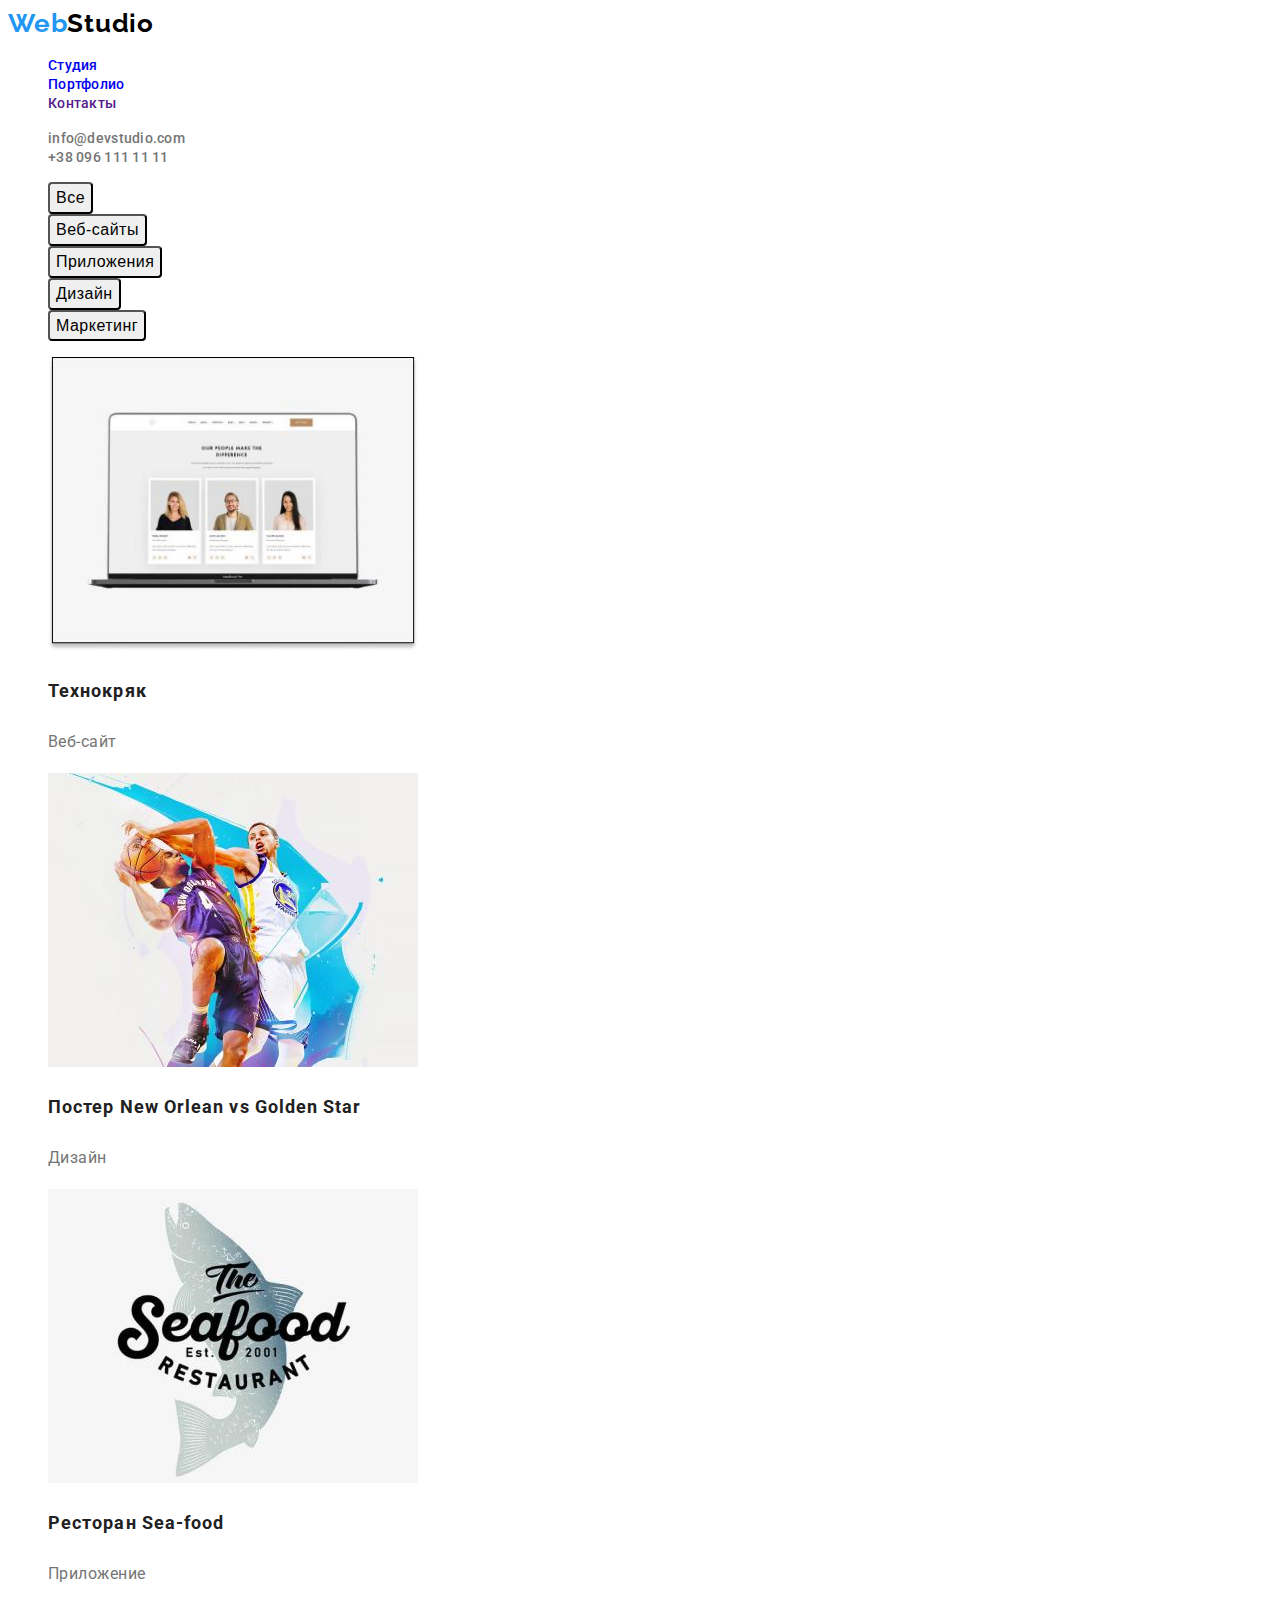
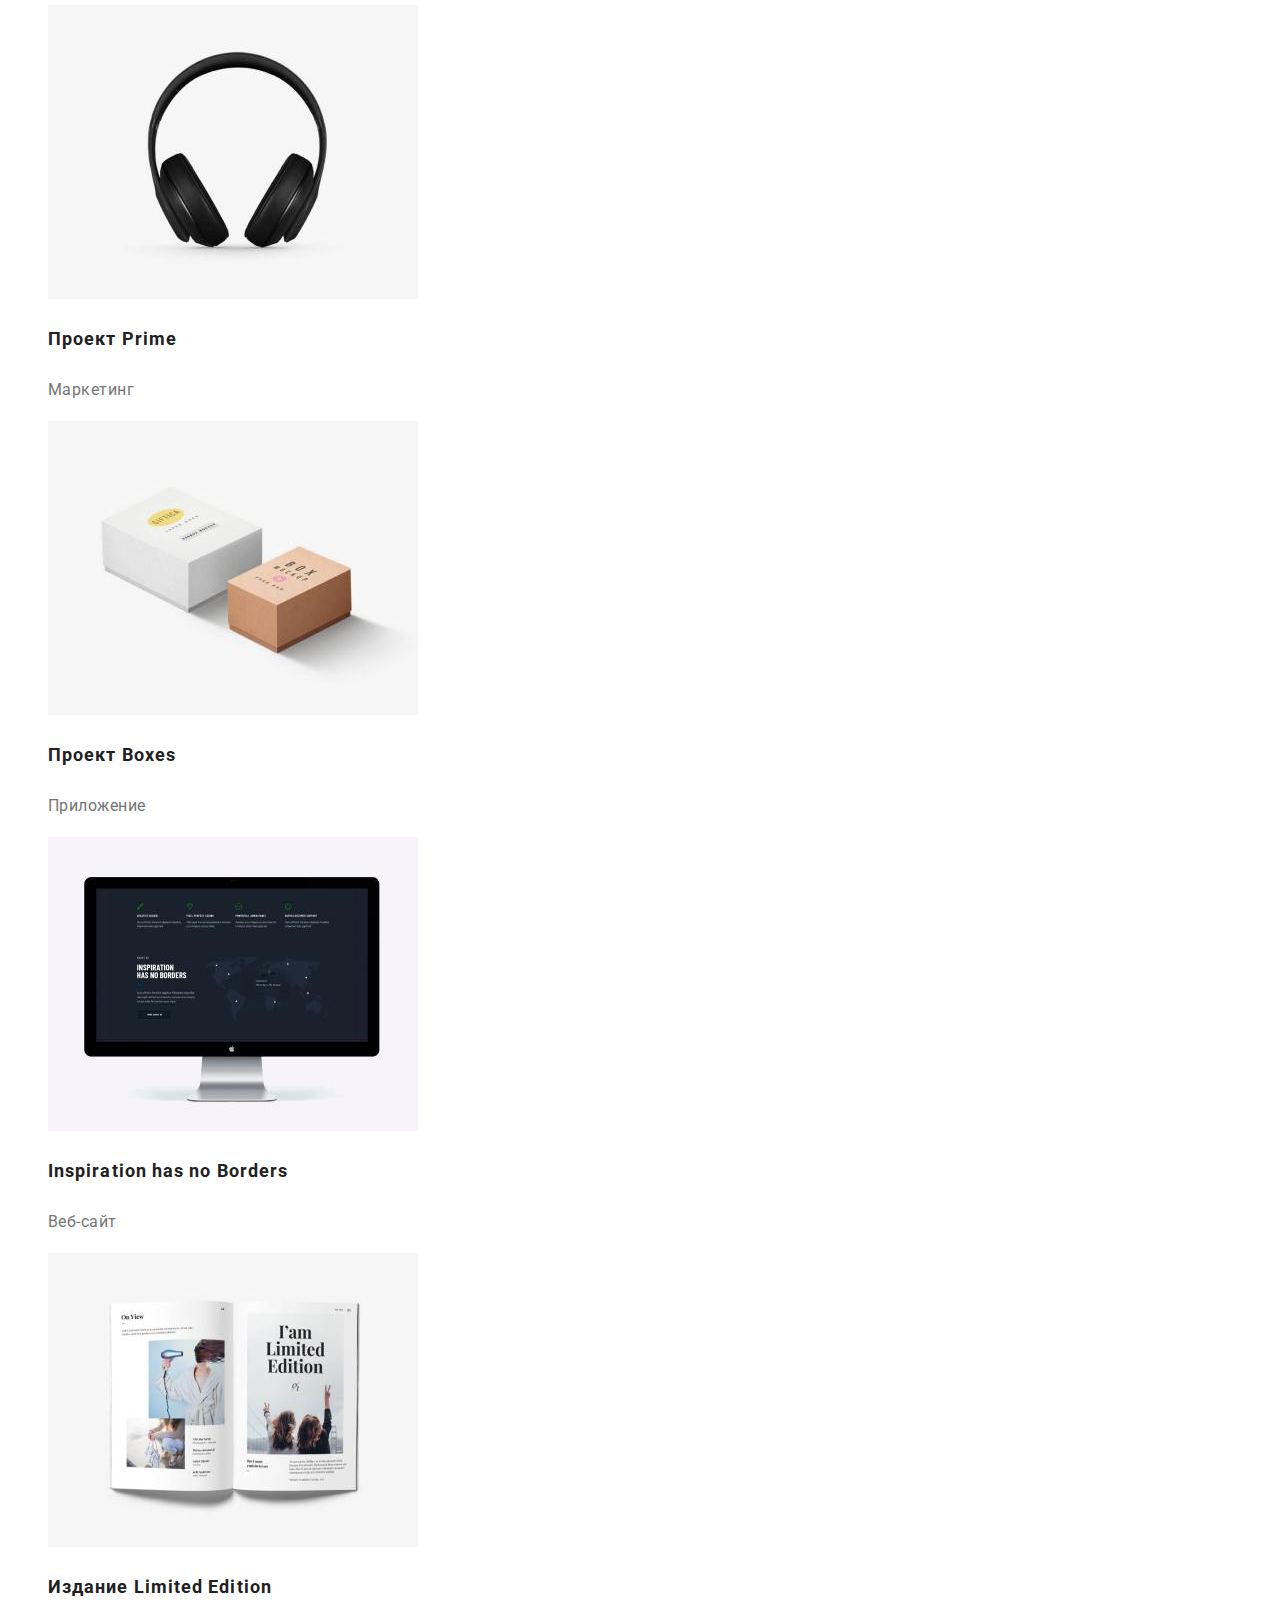
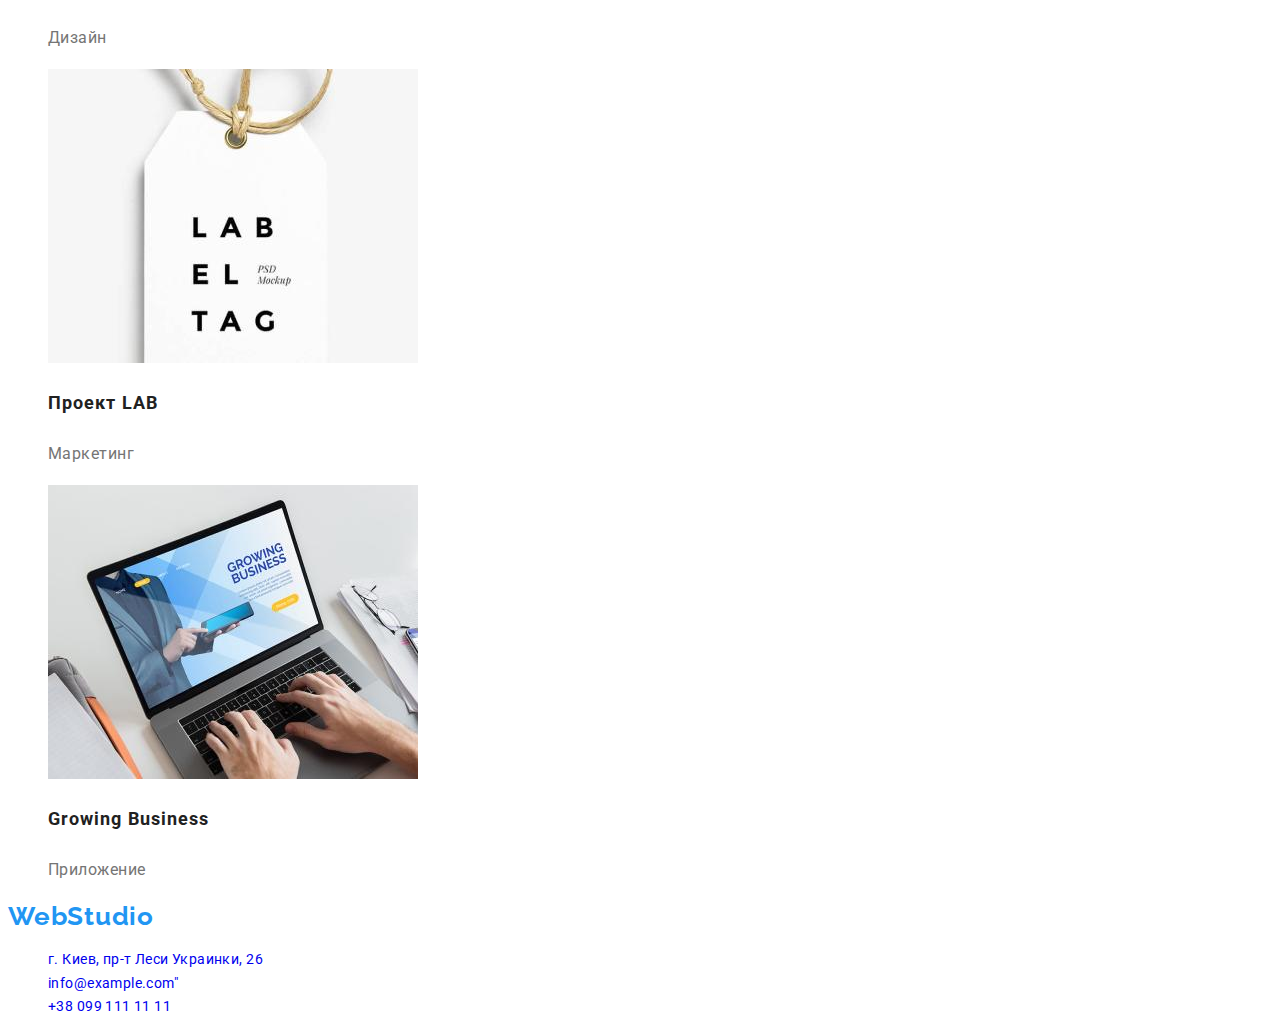
==== portfolio.html @ 517ee567 "first commit" ====
<!DOCTYPE html>
<html lang="ru">

<head>
    <meta charset="UTF-8">
    <meta http-equiv="X-UA-Compatible" content="IE=edge">
    <meta name="viewport" content="width=device-width, initial-scale=1.0">
    <title>Портфолио</title>
    <link rel="preconnect" href="https://fonts.gstatic.com">
    <link
        href="https://fonts.googleapis.com/css2?family=Raleway:wght@700&family=Roboto:wght@400;500;700;900&display=swap"
        rel="stylesheet">
    <link rel="stylesheet" href="https://cdnjs.cloudflare.com/ajax/libs/modern-normalize/1.0.0/modern-normalize.min.css"
        integrity="sha512-ISS7cAi1PEhQ8jnbJpJZMd29NlhNj4AWYyLOSp2CE/CsHxTCu+r+t0D2yoJudVrd0/8fTVPUVDzY5Tvli75u/g=="
        crossorigin="anonymous" />
    <link rel="stylesheet" href="./css/styles.css">
</head>

<body>
    <header class="header">
        <nav class="navigation">
            <a class="logo link" href="" lang="en">Web<span class="logo-black">Studio</span></a>
            <ul class="navigation-list list">
                <li class="navigation-item">
                    <a class="navigation-link link" href="./index.html">Студия</a>
                </li>
                <li class="navigation-item">
                    <a class="navigation-link link" href="./portfolio.html">Портфолио</a>
                </li>
                <li class="navigation-item">
                    <a class="navigation-link link" href="">Контакты</a>
                </li>
            </ul>
        </nav>
        <ul class="contact list">
            <li class="contact-item">
                <a class="contact-link link" href="mailto:info@devstudio.com">info@devstudio.com</a>
            </li>
            <li class="contact-item">
                <a class="contact-link link" href="tel:+380961111111">+38 096 111 11 11</a>
            </li>
        </ul>
    </header>
    <main>
        <!-- Портфолио -->
        <section class="portfolio">
            <!-- <h2 hidden>Портфолио</h2> -->
            <ul class="portfolio-list-btns list">
                <li class="portfolio-list-btns-item">
                    <button class="portfolio-btn" type="button">Все</button>
                </li>
                <li class="portfolio-list-btns-item">
                    <button class="portfolio-btn" type="button">Веб-сайты</button>
                </li>
                <li class="portfolio-list-btns-item">
                    <button class="portfolio-btn" type="button">Приложения</button>
                </li>
                <li class="portfolio-list-btns-item">
                    <button class="portfolio-btn" type="button">Дизайн</button>
                </li>
                <li class="portfolio-list-btns-item">
                    <button class="portfolio-btn" type="button">Маркетинг</button>
                </li>
            </ul>
            <ul class="portfolio-list list">
                <li class="portfolio-item">
                    <img class="portfolio-img" src="./images/portfolio/technocrack.jpg" alt="Технокряк" width="370" height="294">
                    <h3 class="portfolio-title">Технокряк</h3>
                    <p class="portfolio-text">Веб-сайт</p>
                </li>
                <li class="portfolio-item">
                    <img class="portfolio-img" src="./images/portfolio/poster.jpg" alt="Постер" width="370" height="294">
                    <h3 class="portfolio-title">Постер <span lang="en">New Orlean vs Golden Star</span></h3>
                    <p class="portfolio-text">Дизайн</p>
                </li>
                <li class="portfolio-item">
                    <img class="portfolio-img" src="./images/portfolio/restoran.jpg" alt="Ресторан" width="370" height="294">
                    <h3 class="portfolio-title">Ресторан <span lang="en">Sea-food</span></h3>
                    <p class="portfolio-text">Приложение</p>
                </li>
                <li class="portfolio-item">
                    <img class="portfolio-img" src="./images/portfolio/prime.jpg" alt="Прайм" width="370" height="294">
                    <h3 class="portfolio-title">Проект <span lang="en">Prime</span></h3>
                    <p class="portfolio-text">Маркетинг</p>
                </li>
                <li class="portfolio-item">
                    <img class="portfolio-img" src="./images/portfolio/boxes.jpg" alt="Боксы" width="370" height="294">
                    <h3 class="portfolio-title">Проект <span lang="en">Boxes</span></h3>
                    <p class="portfolio-text">Приложение</p>
                </li>
                <li class="portfolio-item">
                    <img class="portfolio-img" src="./images/portfolio/noborders.jpg" alt="Углов нет" width="370" height="294">
                    <h3 class="portfolio-title" lang="en">Inspiration has no Borders</h3>
                    <p class="portfolio-text">Веб-сайт</p>
                </li>
                <li class="portfolio-item">
                    <img class="portfolio-img" src="./images/portfolio/limitededition.jpg" alt="Издание" width="370" height="294">
                    <h3 class="portfolio-title">Издание <span lang="en">Limited Edition</span></h3>
                    <p class="portfolio-text">Дизайн</p>
                </li>
                <li class="portfolio-item">
                    <img class="portfolio-img" src="./images/portfolio/lab.jpg" alt="Лаб" width="370" height="294">
                    <h3 class="portfolio-title">Проект <span lang="en">LAB</span></h3>
                    <p class="portfolio-text">Маркетинг</p>
                </li>
                <li class="portfolio-item">
                    <img class="portfolio-img" src="./images/portfolio/business.jpg" alt="Бизнес" width="370" height="294">
                    <h3 class="portfolio-title" lang="en">Growing Business</h3>
                    <p class="portfolio-text">Приложение</p>
                </li>
            </ul>
        </section>
    </main>
    <!-- footer -->
    <footer class="footer">
        <a class="logo link" href="" lang="en">Web<span class="logo-white">Studio</span></a>
        <address class="address">
            <ul class="footer-list list">
                <li>
                    <a class="footer-link footer-link-light link" href="https://goo.gl/maps/EHuErNrF32N7UsAx8"
                        target="_blank" rel="noopener noreferrer">г. Киев, пр-т Леси Украинки, 26</a>
                </li>
                <li>
                    <a class="footer-link footer-link-dark link" href="mailto:info@example.com">info@example.com"</a>
                </li>
                <li>
                    <a class="footer-link footer-link-dark link" href="tel:+380991111111">+38 099 111 11 11</a>
                </li>
            </ul>
        </address>
    </footer>
</body>

</html>
---- css/styles.css ----
:root {
  --main-font: 'Roboto', sans-serif;
  --secondary-font: 'Raleway', sans-serif;
  --accent-color: #2196f3;
  --main-color: #212121;
  --secondary-color: #757575;
  --black-color: #000000;
  --white-color: #ffffff;
}

body {
  font-family: var(--main-font);
  color: var(--main-color);
}

.link {
  text-decoration: none;
}
.list {
  list-style: none;
}
.address {
  font-style: normal;
}

/* COMPONENT */
.logo {
  font-family: var(--secondary-font);
  font-weight: 700;
  font-size: 26px;
  line-height: 1.19;
  letter-spacing: 0.03em;
  color: var(--accent-color);
}
.logo-black {
  color: var(--black-color);
}
.logo-white {
  /* color: var(--white-color); */
}
.title {
  font-weight: 700;
  font-size: 36px;
  line-height: 1.17;
  text-align: center;
  letter-spacing: 0.03em;
}
/* END COMPONENT */

/* header */
.navigation-link {
  font-weight: 500;
  font-size: 14px;
  line-height: 1.14;
  letter-spacing: 0.02em;
}
.navigation-link:hover,
.navigation-link:focus {
  color: var(--accent-color);
}
.contact-link {
  font-weight: 500;
  font-size: 14px;
  line-height: 1.14;
  letter-spacing: 0.02em;
  color: var(--secondary-color);
}
.contact-link:hover,
.contact-link:focus {
  color: var(--accent-color);
}
/* end header */

/* hero */
.hero-title {
  font-weight: 900;
  font-size: 44px;
  line-height: 1.36;
  text-align: center;
  letter-spacing: 0.06em;
  text-transform: uppercase;
  /* color: var(--white-color); */
}
.modal-btn {
  font-weight: 700;
  font-size: 16px;
  line-height: 1.875;
  letter-spacing: 0.06em;
  cursor: pointer;
  display: flex;
  align-items: center;
  text-align: center;
  background: var(--accent-color);
  box-shadow: 0px 4px 4px rgba(0, 0, 0, 0.15);
  border-radius: 4px;
  color: var(--white-color);
}
/* end hero */

/* description */
.description-title {
  font-weight: 700;
  font-size: 14px;
  line-height: 1.14;
  letter-spacing: 0.03em;
  text-transform: uppercase;
}
.description-text {
  font-size: 14px;
  line-height: 1.71;
  letter-spacing: 0.03em;
  color: var(--secondary-color);
}
/* end description */

/* gallery */

/* end gallery */

/* our team */
.ourteam-title {
  font-weight: 500;
  font-size: 16px;
  line-height: 1.18;
  text-align: center;
  letter-spacing: 0.03em;
}
.ourteam-text {
  font-size: 16px;
  line-height: 1.18;
  text-align: center;
  letter-spacing: 0.03em;
  color: var(--secondary-color);
}
/* end our team */

/* footer */
.footer-link {
  font-weight: 400;
  font-size: 14px;
  line-height: 1.71;
  letter-spacing: 0.03em;
}
.footer-link-light {
  /* color: var(--white-color); */
}
.footer-link-dark {
  /* color: rgba(255, 255, 255, 0.6); */
}
/* end footer*/

/* PORTFOLIO */
.portfolio-btn {
  font-weight: 500;
  font-size: 16px;
  line-height: 1.62;
  text-align: center;
  letter-spacing: 0.03em;
  border-radius: 4px;
  cursor: pointer;
}
.portfolio-btn:hover,
.portfolio-btn:focus {
  color: var(--white-color);
  background: var(--accent-color);
}
.portfolio-title {
  font-weight: 700;
  font-size: 18px;
  line-height: 2;
  letter-spacing: 0.06em;
}
.portfolio-text {
  font-size: 16px;
  line-height: 1.87;
  letter-spacing: 0.03em;
  color: var(--secondary-color);
}
/* END PORTFOLIO */
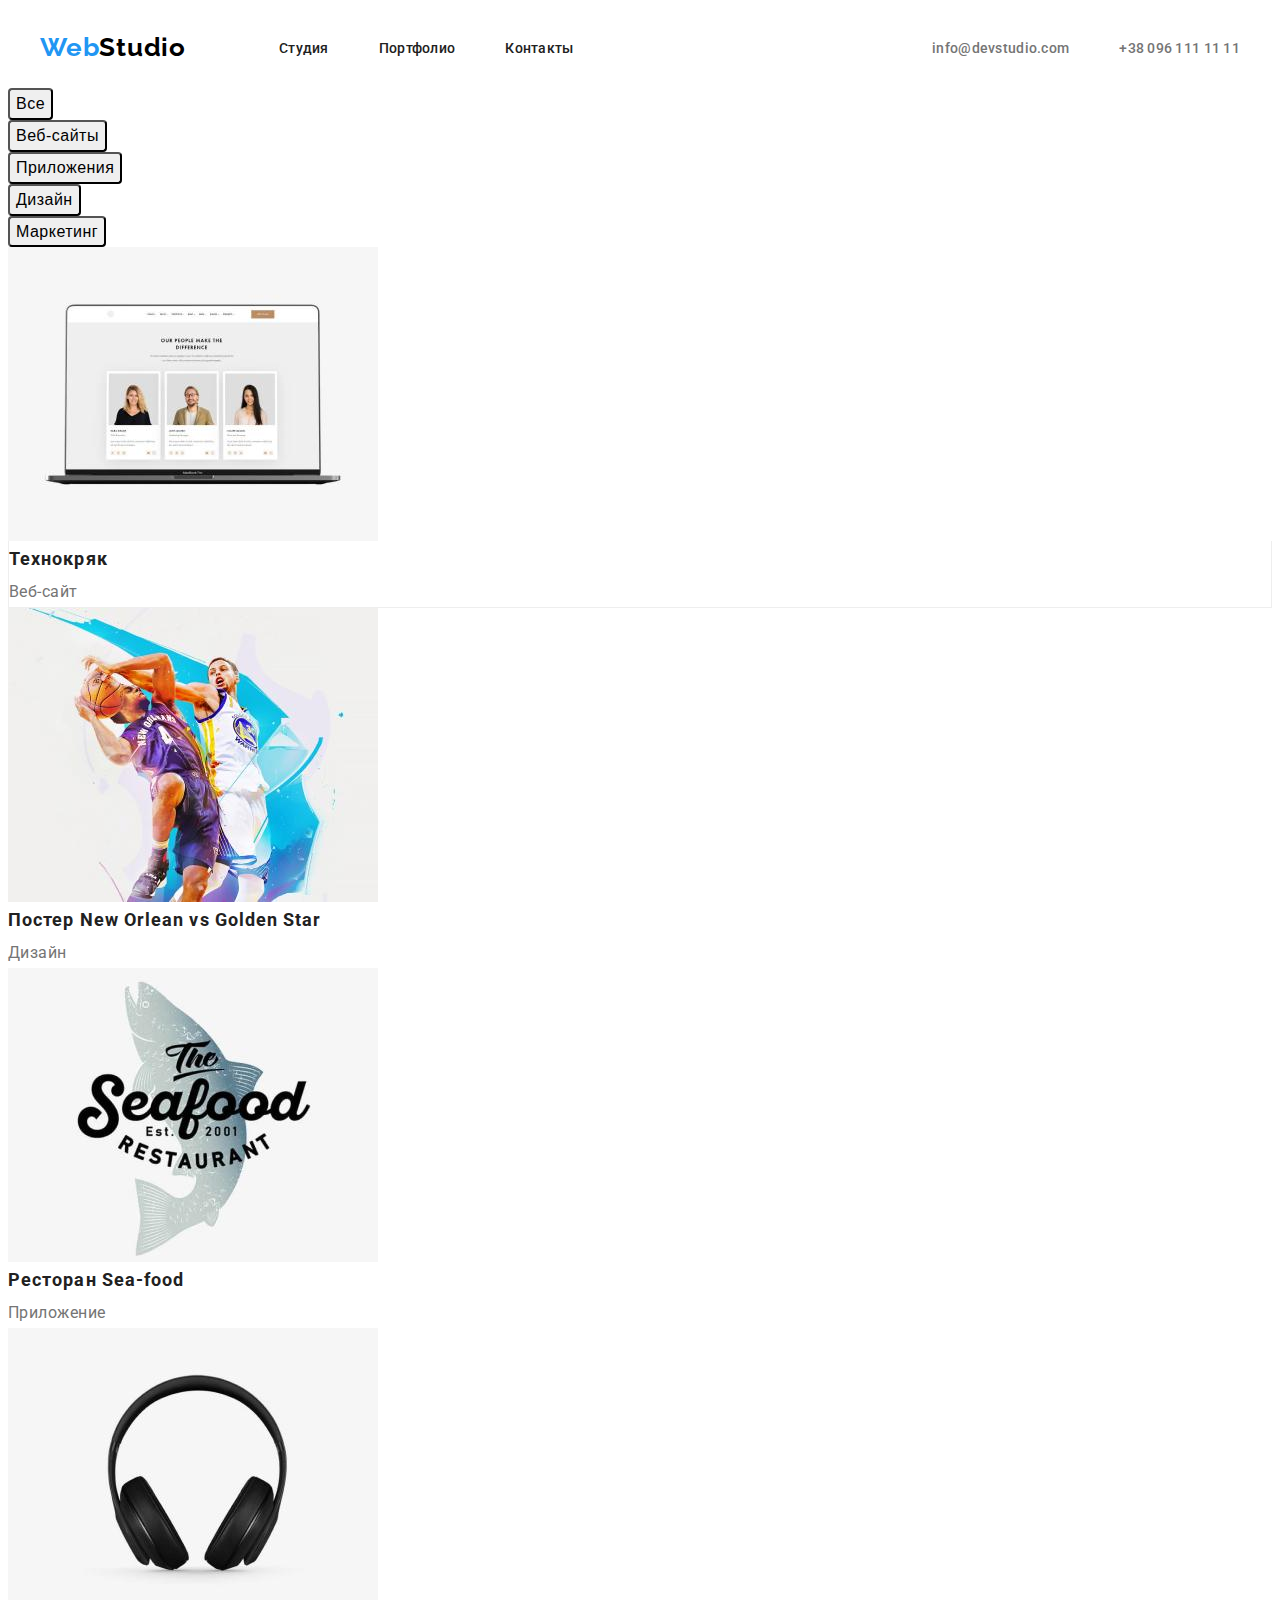
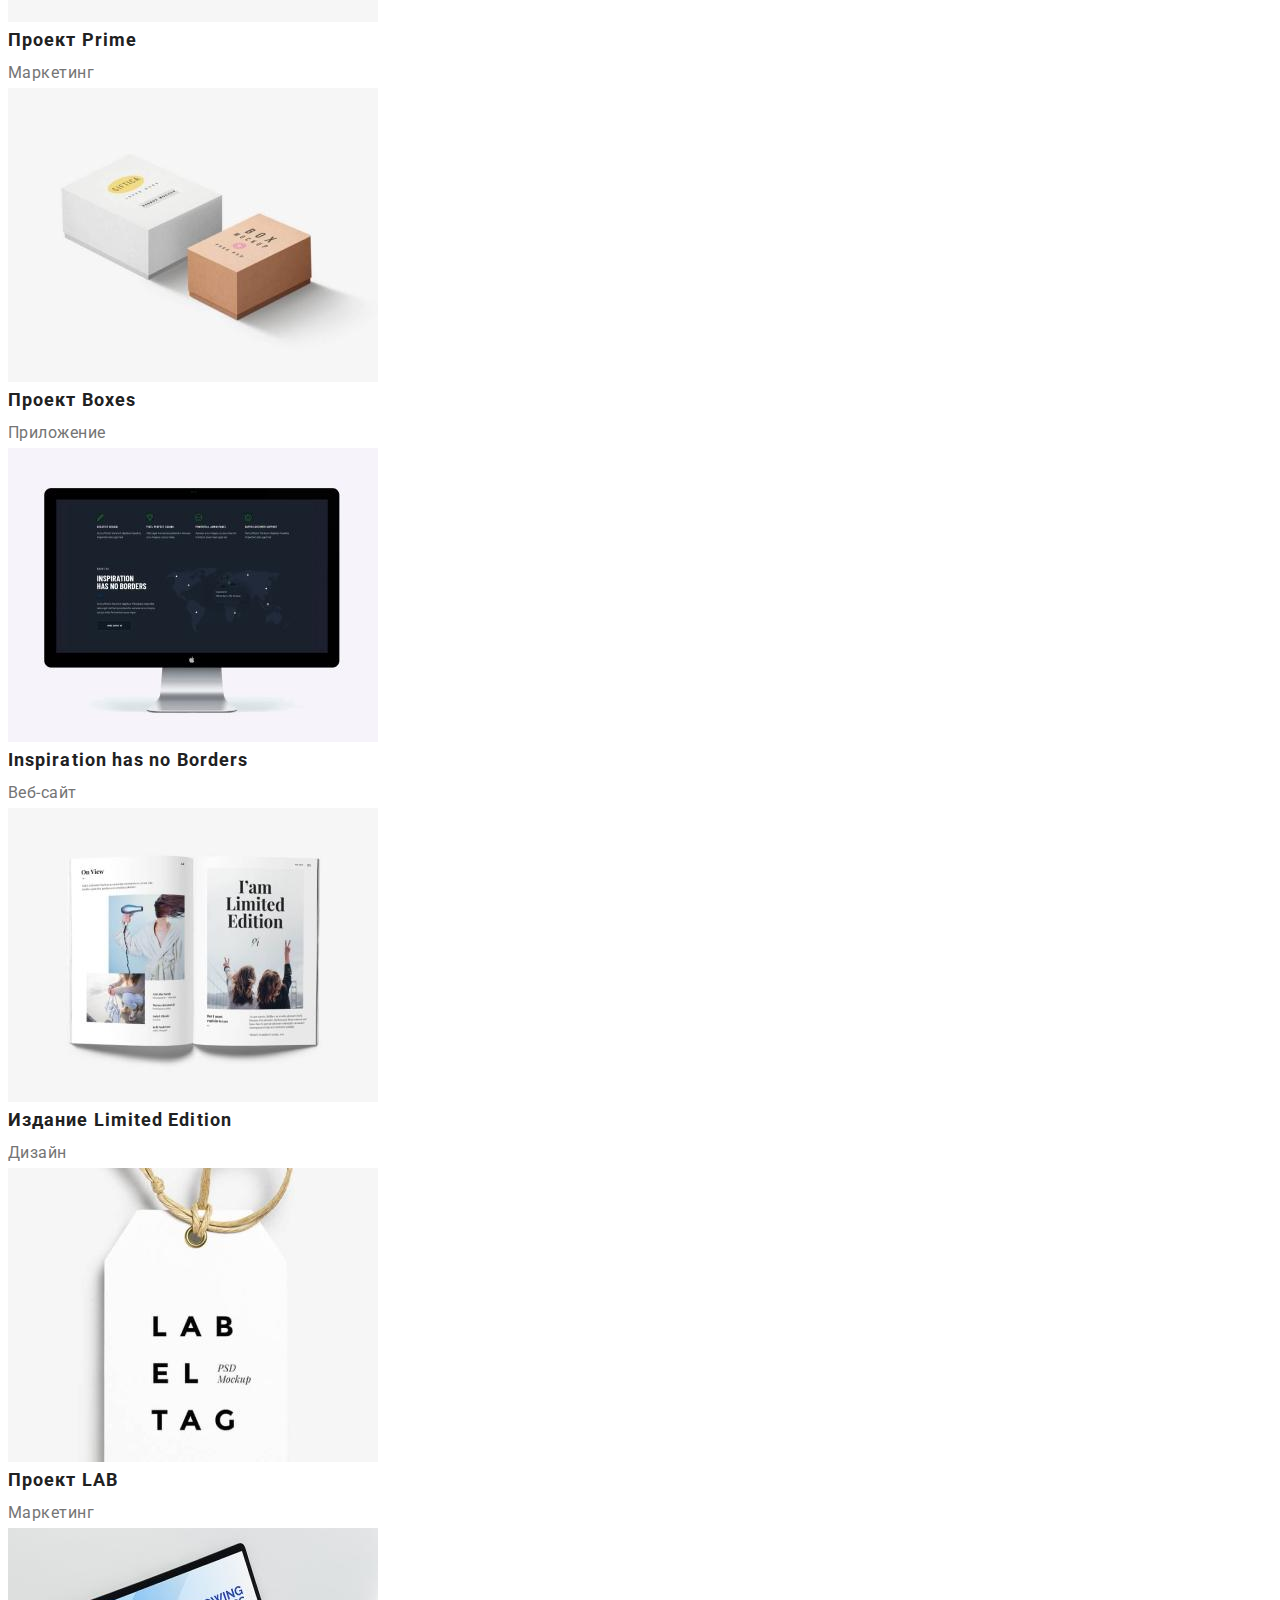
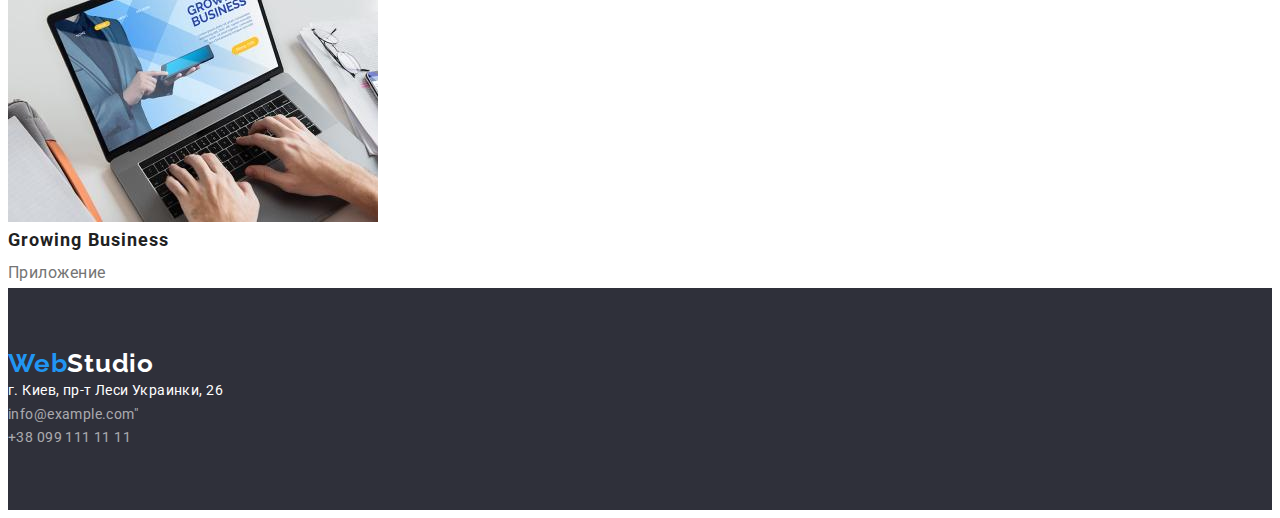
==== commit 20b3fd81: "studio" ====
--- a/portfolio.html
+++ b/portfolio.html
@@ -18,33 +18,35 @@
 
 <body>
     <header class="header">
-        <nav class="navigation">
-            <a class="logo link" href="" lang="en">Web<span class="logo-black">Studio</span></a>
-            <ul class="navigation-list list">
-                <li class="navigation-item">
-                    <a class="navigation-link link" href="./index.html">Студия</a>
+        <div class="container">
+            <nav class="navigation">
+                <a class="logo link" href="" lang="en">Web<span class="logo-black">Studio</span></a>
+                <ul class="navigation-list list">
+                    <li class="navigation-item">
+                        <a class="navigation-link link" href="./index.html">Студия</a>
+                    </li>
+                    <li class="navigation-item">
+                        <a class="navigation-link link" href="./portfolio.html">Портфолио</a>
+                    </li>
+                    <li class="navigation-item">
+                        <a class="navigation-link link" href="">Контакты</a>
+                    </li>
+                </ul>
+            </nav>
+            <ul class="contact-list list">
+                <li class="contact-item">
+                    <a class="contact-link link" href="mailto:info@devstudio.com">info@devstudio.com</a>
                 </li>
-                <li class="navigation-item">
-                    <a class="navigation-link link" href="./portfolio.html">Портфолио</a>
-                </li>
-                <li class="navigation-item">
-                    <a class="navigation-link link" href="">Контакты</a>
+                <li class="contact-item">
+                    <a class="contact-link link" href="tel:+380961111111">+38 096 111 11 11</a>
                 </li>
             </ul>
-        </nav>
-        <ul class="contact list">
-            <li class="contact-item">
-                <a class="contact-link link" href="mailto:info@devstudio.com">info@devstudio.com</a>
-            </li>
-            <li class="contact-item">
-                <a class="contact-link link" href="tel:+380961111111">+38 096 111 11 11</a>
-            </li>
-        </ul>
+        </div>
     </header>
     <main>
         <!-- Портфолио -->
         <section class="portfolio">
-            <!-- <h2 hidden>Портфолио</h2> -->
+            <h2 class="visually-hidden">Портфолио</h2>
             <ul class="portfolio-list-btns list">
                 <li class="portfolio-list-btns-item">
                     <button class="portfolio-btn" type="button">Все</button>
@@ -65,8 +67,10 @@
             <ul class="portfolio-list list">
                 <li class="portfolio-item">
                     <img class="portfolio-img" src="./images/portfolio/technocrack.jpg" alt="Технокряк" width="370" height="294">
-                    <h3 class="portfolio-title">Технокряк</h3>
-                    <p class="portfolio-text">Веб-сайт</p>
+                    <div class="portfolio-border">
+                        <h3 class="portfolio-title">Технокряк</h3>
+                        <p class="portfolio-text">Веб-сайт</p>
+                    </div>
                 </li>
                 <li class="portfolio-item">
                     <img class="portfolio-img" src="./images/portfolio/poster.jpg" alt="Постер" width="370" height="294">
--- a/css/styles.css
+++ b/css/styles.css
@@ -1,3 +1,40 @@
+h1,
+h2,
+h3,
+h4,
+h5,
+h6,
+p {
+  margin: 0;
+}
+img {
+  display: block;
+}
+ul,
+ol {
+  margin: 0;
+  padding: 0;
+}
+.link {
+  text-decoration: none;
+}
+.list {
+  list-style: none;
+}
+.address {
+  font-style: normal;
+}
+.visually-hidden {
+  position: absolute !important;
+  clip: rect(1px 1px 1px 1px); /* IE6, IE7 */
+  clip: rect(1px, 1px, 1px, 1px);
+  padding: 0 !important;
+  border: 0 !important;
+  height: 1px !important;
+  width: 1px !important;
+  overflow: hidden;
+}
+
 :root {
   --main-font: 'Roboto', sans-serif;
   --secondary-font: 'Raleway', sans-serif;
@@ -6,6 +43,8 @@
   --secondary-color: #757575;
   --black-color: #000000;
   --white-color: #ffffff;
+  --section-pt: 94px;
+  --section-pb: 94px;
 }
 
 body {
@@ -13,16 +52,12 @@
   color: var(--main-color);
 }
 
-.link {
-  text-decoration: none;
-}
-.list {
-  list-style: none;
-}
-.address {
-  font-style: normal;
-}
-
+.container {
+  width: 1200px;
+  margin: 0 auto;
+  padding-left: 15px;
+  padding-right: 15px;
+}
 /* COMPONENT */
 .logo {
   font-family: var(--secondary-font);
@@ -36,28 +71,60 @@
   color: var(--black-color);
 }
 .logo-white {
-  /* color: var(--white-color); */
+  color: var(--white-color);
 }
 .title {
   font-weight: 700;
   font-size: 36px;
+  text-align: center;
   line-height: 1.17;
-  text-align: center;
   letter-spacing: 0.03em;
 }
 /* END COMPONENT */
 
 /* header */
+.header {
+  padding-top: 24px;
+  padding-bottom: 25px;
+  background: var(--white-color);
+}
+.header .container {
+  display: flex;
+  align-items: center;
+}
+.navigation {
+  display: flex;
+  align-items: center;
+}
+.header .logo {
+  margin-right: 93px;
+}
+.navigation-list {
+  display: flex;
+  align-items: center;
+}
+.navigation-item:not(:last-child) {
+  margin-right: 50px;
+}
 .navigation-link {
   font-weight: 500;
   font-size: 14px;
   line-height: 1.14;
   letter-spacing: 0.02em;
+  color: var(--main-color);
 }
 .navigation-link:hover,
 .navigation-link:focus {
   color: var(--accent-color);
 }
+.contact-list {
+  display: flex;
+  align-items: center;
+  margin-left: auto;
+}
+.contact-item:not(:last-child) {
+  margin-right: 50px;
+}
 .contact-link {
   font-weight: 500;
   font-size: 14px;
@@ -72,6 +139,11 @@
 /* end header */
 
 /* hero */
+.hero {
+  background: #2F303A;
+  padding-top: 200px;
+  padding-bottom: 200px;
+}
 .hero-title {
   font-weight: 900;
   font-size: 44px;
@@ -79,7 +151,8 @@
   text-align: center;
   letter-spacing: 0.06em;
   text-transform: uppercase;
-  /* color: var(--white-color); */
+  color: var(--white-color);
+  margin-bottom: 30px;
 }
 .modal-btn {
   font-weight: 700;
@@ -88,22 +161,35 @@
   letter-spacing: 0.06em;
   cursor: pointer;
   display: flex;
-  align-items: center;
   text-align: center;
   background: var(--accent-color);
   box-shadow: 0px 4px 4px rgba(0, 0, 0, 0.15);
   border-radius: 4px;
-  color: var(--white-color);
+  border: none;
+  color: var(--white-color);
+  padding: 10px 32px;
+  margin: 0 auto;
 }
 /* end hero */
 
 /* description */
+.description {
+  padding-top: var(--section-pt);
+  padding-bottom: 47px;
+}
+.description-list {
+  display: flex;
+}
+.description-item:not(:last-child) {
+  margin-right: 30px;
+}
 .description-title {
   font-weight: 700;
   font-size: 14px;
   line-height: 1.14;
   letter-spacing: 0.03em;
   text-transform: uppercase;
+  margin-bottom: 10px;
 }
 .description-text {
   font-size: 14px;
@@ -114,16 +200,59 @@
 /* end description */
 
 /* gallery */
-
+.gallery {
+  padding-top: 47px;
+  padding-bottom: var(--section-pb);
+}
+.gallery .title {
+  margin-bottom: 50px;
+}
+.gallery-list {
+  display: flex;
+  margin-left: -30px;
+  margin-top: -30px;
+}
+.gallery-item {
+  flex-basis: calc(100% / 3 - 30px);
+  margin-left: 30px;
+  margin-top: 30px;
+}
 /* end gallery */
 
 /* our team */
+.ourteam {
+  background: #F5F4FA;
+  padding-top: var(--section-pt);
+  padding-bottom: var(--section-pb);
+}
+.ourteam .title {
+  margin-bottom: 50px;
+}
+.ourteam-list {
+  display: flex;
+  margin-left: -30px;
+  margin-top: -30px;
+}
+.ourteam-item {
+  flex-basis: calc(100% / 4 - 30px);
+  margin-left: 30px;
+  margin-top: 30px;
+  background: var(--white-color);
+  box-shadow: 0px 1px 3px rgba(0, 0, 0, 0.12), 0px 1px 1px rgba(0, 0, 0, 0.14), 0px 2px 1px rgba(0, 0, 0, 0.2);
+  border-radius: 0px 0px 4px 4px;
+}
+.ourteam-list-content {
+  padding-top: 30px;
+  padding-bottom: 30px;
+  background: var(--white-color);
+}
 .ourteam-title {
   font-weight: 500;
   font-size: 16px;
   line-height: 1.18;
   text-align: center;
   letter-spacing: 0.03em;
+  margin-bottom: 10px;
 }
 .ourteam-text {
   font-size: 16px;
@@ -135,6 +264,28 @@
 /* end our team */
 
 /* footer */
+.footer {
+  padding-top: 60px;
+  padding-bottom: 60px;
+  background: #2F303A;
+}
+.footer .container {
+  display: flex;
+  flex-direction: column;
+}
+.footer .logo {
+  margin-bottom: 20px;
+}
+.address {
+  display: flex;
+}
+.footer-list {
+  display: flex;
+  flex-direction: column;
+}
+.footer-item:not(:last-child) {
+  margin-bottom: 9px;
+}
 .footer-link {
   font-weight: 400;
   font-size: 14px;
@@ -142,10 +293,10 @@
   letter-spacing: 0.03em;
 }
 .footer-link-light {
-  /* color: var(--white-color); */
+  color: var(--white-color);
 }
 .footer-link-dark {
-  /* color: rgba(255, 255, 255, 0.6); */
+  color: rgba(255, 255, 255, 0.6);
 }
 /* end footer*/
 
@@ -176,4 +327,8 @@
   letter-spacing: 0.03em;
   color: var(--secondary-color);
 }
+.portfolio-border {
+  border: 1px solid #EEEEEE;
+  border-top: none;
+}
 /* END PORTFOLIO */
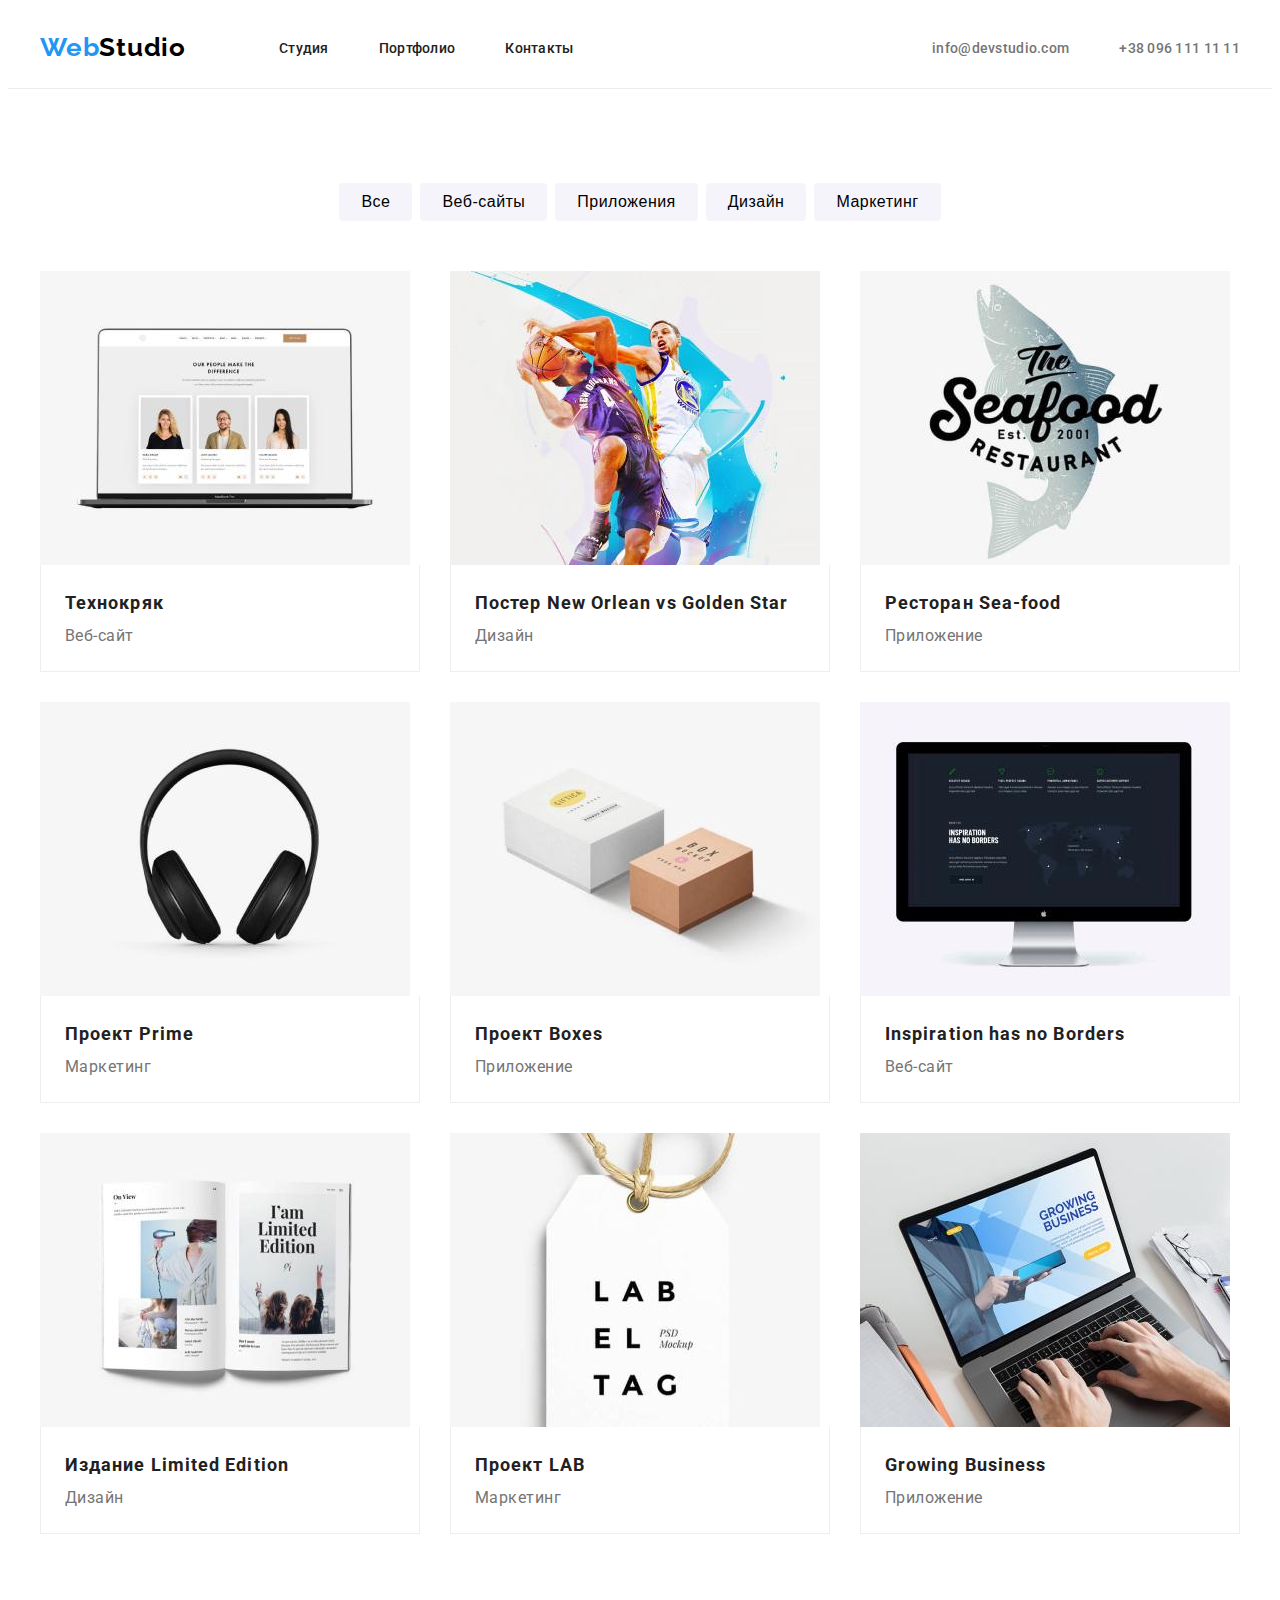
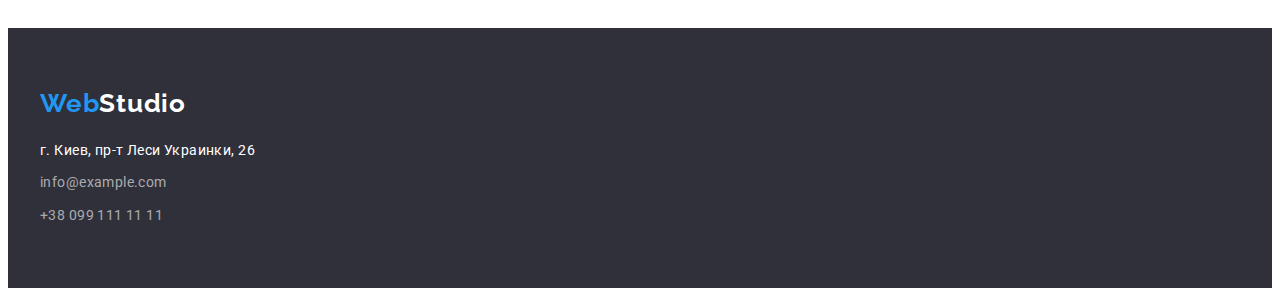
==== commit fc3bdd57: "studio and portfolio" ====
--- a/portfolio.html
+++ b/portfolio.html
@@ -1,6 +1,5 @@
 <!DOCTYPE html>
 <html lang="ru">
-
 <head>
     <meta charset="UTF-8">
     <meta http-equiv="X-UA-Compatible" content="IE=edge">
@@ -15,12 +14,11 @@
         crossorigin="anonymous" />
     <link rel="stylesheet" href="./css/styles.css">
 </head>
-
 <body>
     <header class="header">
         <div class="container">
             <nav class="navigation">
-                <a class="logo link" href="" lang="en">Web<span class="logo-black">Studio</span></a>
+                <a class="logo link" href="./index.html" lang="en">Web<span class="logo-black">Studio</span></a>
                 <ul class="navigation-list list">
                     <li class="navigation-item">
                         <a class="navigation-link link" href="./index.html">Студия</a>
@@ -46,93 +44,112 @@
     <main>
         <!-- Портфолио -->
         <section class="portfolio">
-            <h2 class="visually-hidden">Портфолио</h2>
-            <ul class="portfolio-list-btns list">
-                <li class="portfolio-list-btns-item">
-                    <button class="portfolio-btn" type="button">Все</button>
-                </li>
-                <li class="portfolio-list-btns-item">
-                    <button class="portfolio-btn" type="button">Веб-сайты</button>
-                </li>
-                <li class="portfolio-list-btns-item">
-                    <button class="portfolio-btn" type="button">Приложения</button>
-                </li>
-                <li class="portfolio-list-btns-item">
-                    <button class="portfolio-btn" type="button">Дизайн</button>
-                </li>
-                <li class="portfolio-list-btns-item">
-                    <button class="portfolio-btn" type="button">Маркетинг</button>
-                </li>
-            </ul>
-            <ul class="portfolio-list list">
-                <li class="portfolio-item">
-                    <img class="portfolio-img" src="./images/portfolio/technocrack.jpg" alt="Технокряк" width="370" height="294">
-                    <div class="portfolio-border">
-                        <h3 class="portfolio-title">Технокряк</h3>
-                        <p class="portfolio-text">Веб-сайт</p>
-                    </div>
-                </li>
-                <li class="portfolio-item">
-                    <img class="portfolio-img" src="./images/portfolio/poster.jpg" alt="Постер" width="370" height="294">
-                    <h3 class="portfolio-title">Постер <span lang="en">New Orlean vs Golden Star</span></h3>
-                    <p class="portfolio-text">Дизайн</p>
-                </li>
-                <li class="portfolio-item">
-                    <img class="portfolio-img" src="./images/portfolio/restoran.jpg" alt="Ресторан" width="370" height="294">
-                    <h3 class="portfolio-title">Ресторан <span lang="en">Sea-food</span></h3>
-                    <p class="portfolio-text">Приложение</p>
-                </li>
-                <li class="portfolio-item">
-                    <img class="portfolio-img" src="./images/portfolio/prime.jpg" alt="Прайм" width="370" height="294">
-                    <h3 class="portfolio-title">Проект <span lang="en">Prime</span></h3>
-                    <p class="portfolio-text">Маркетинг</p>
-                </li>
-                <li class="portfolio-item">
-                    <img class="portfolio-img" src="./images/portfolio/boxes.jpg" alt="Боксы" width="370" height="294">
-                    <h3 class="portfolio-title">Проект <span lang="en">Boxes</span></h3>
-                    <p class="portfolio-text">Приложение</p>
-                </li>
-                <li class="portfolio-item">
-                    <img class="portfolio-img" src="./images/portfolio/noborders.jpg" alt="Углов нет" width="370" height="294">
-                    <h3 class="portfolio-title" lang="en">Inspiration has no Borders</h3>
-                    <p class="portfolio-text">Веб-сайт</p>
-                </li>
-                <li class="portfolio-item">
-                    <img class="portfolio-img" src="./images/portfolio/limitededition.jpg" alt="Издание" width="370" height="294">
-                    <h3 class="portfolio-title">Издание <span lang="en">Limited Edition</span></h3>
-                    <p class="portfolio-text">Дизайн</p>
-                </li>
-                <li class="portfolio-item">
-                    <img class="portfolio-img" src="./images/portfolio/lab.jpg" alt="Лаб" width="370" height="294">
-                    <h3 class="portfolio-title">Проект <span lang="en">LAB</span></h3>
-                    <p class="portfolio-text">Маркетинг</p>
-                </li>
-                <li class="portfolio-item">
-                    <img class="portfolio-img" src="./images/portfolio/business.jpg" alt="Бизнес" width="370" height="294">
-                    <h3 class="portfolio-title" lang="en">Growing Business</h3>
-                    <p class="portfolio-text">Приложение</p>
-                </li>
-            </ul>
+            <div class="container">
+                <h2 class="visually-hidden">Портфолио</h2>
+                <ul class="portfolio-list-btns list">
+                    <li class="portfolio-list-btns-item">
+                        <button class="portfolio-btn" type="button">Все</button>
+                    </li>
+                    <li class="portfolio-list-btns-item">
+                        <button class="portfolio-btn" type="button">Веб-сайты</button>
+                    </li>
+                    <li class="portfolio-list-btns-item">
+                        <button class="portfolio-btn" type="button">Приложения</button>
+                    </li>
+                    <li class="portfolio-list-btns-item">
+                        <button class="portfolio-btn" type="button">Дизайн</button>
+                    </li>
+                    <li class="portfolio-list-btns-item">
+                        <button class="portfolio-btn" type="button">Маркетинг</button>
+                    </li>
+                </ul>
+                <ul class="portfolio-list list">
+                    <li class="portfolio-item">
+                        <img class="portfolio-img" src="./images/portfolio/technocrack.jpg" alt="Технокряк" width="370" height="294">
+                        <div class="portfolio-border">
+                            <h3 class="portfolio-title">Технокряк</h3>
+                            <p class="portfolio-text">Веб-сайт</p>
+                        </div>
+                    </li>
+                    <li class="portfolio-item">
+                        <img class="portfolio-img" src="./images/portfolio/poster.jpg" alt="Постер" width="370" height="294">
+                        <div class="portfolio-border">
+                            <h3 class="portfolio-title">Постер <span lang="en">New Orlean vs Golden Star</span></h3>
+                            <p class="portfolio-text">Дизайн</p>
+                        </div>
+                    </li>
+                    <li class="portfolio-item">
+                        <img class="portfolio-img" src="./images/portfolio/restoran.jpg" alt="Ресторан" width="370" height="294">
+                        <div class="portfolio-border">
+                            <h3 class="portfolio-title">Ресторан <span lang="en">Sea-food</span></h3>
+                            <p class="portfolio-text">Приложение</p>
+                        </div>
+                    </li>
+                    <li class="portfolio-item">
+                        <img class="portfolio-img" src="./images/portfolio/prime.jpg" alt="Прайм" width="370" height="294">
+                        <div class="portfolio-border">
+                            <h3 class="portfolio-title">Проект <span lang="en">Prime</span></h3>
+                            <p class="portfolio-text">Маркетинг</p>
+                        </div>
+                    </li>
+                    <li class="portfolio-item">
+                        <img class="portfolio-img" src="./images/portfolio/boxes.jpg" alt="Боксы" width="370" height="294">
+                        <div class="portfolio-border">
+                            <h3 class="portfolio-title">Проект <span lang="en">Boxes</span></h3>
+                            <p class="portfolio-text">Приложение</p>
+                        </div>
+                    </li>
+                    <li class="portfolio-item">
+                        <img class="portfolio-img" src="./images/portfolio/noborders.jpg" alt="Углов нет" width="370" height="294">
+                        <div class="portfolio-border">
+                            <h3 class="portfolio-title" lang="en">Inspiration has no Borders</h3>
+                            <p class="portfolio-text">Веб-сайт</p>
+                        </div>
+                    </li>
+                    <li class="portfolio-item">
+                        <img class="portfolio-img" src="./images/portfolio/limitededition.jpg" alt="Издание" width="370" height="294">
+                        <div class="portfolio-border">
+                            <h3 class="portfolio-title">Издание <span lang="en">Limited Edition</span></h3>
+                            <p class="portfolio-text">Дизайн</p>
+                        </div>
+                    </li>
+                    <li class="portfolio-item">
+                        <img class="portfolio-img" src="./images/portfolio/lab.jpg" alt="Лаб" width="370" height="294">
+                        <div class="portfolio-border">
+                            <h3 class="portfolio-title">Проект <span lang="en">LAB</span></h3>
+                            <p class="portfolio-text">Маркетинг</p>
+                        </div>
+                    </li>
+                    <li class="portfolio-item">
+                        <img class="portfolio-img" src="./images/portfolio/business.jpg" alt="Бизнес" width="370" height="294">
+                        <div class="portfolio-border">
+                            <h3 class="portfolio-title" lang="en">Growing Business</h3>
+                            <p class="portfolio-text">Приложение</p>
+                        </div>
+                    </li>
+                </ul>
+            </div>
         </section>
     </main>
     <!-- footer -->
     <footer class="footer">
-        <a class="logo link" href="" lang="en">Web<span class="logo-white">Studio</span></a>
-        <address class="address">
-            <ul class="footer-list list">
-                <li>
-                    <a class="footer-link footer-link-light link" href="https://goo.gl/maps/EHuErNrF32N7UsAx8"
-                        target="_blank" rel="noopener noreferrer">г. Киев, пр-т Леси Украинки, 26</a>
-                </li>
-                <li>
-                    <a class="footer-link footer-link-dark link" href="mailto:info@example.com">info@example.com"</a>
-                </li>
-                <li>
-                    <a class="footer-link footer-link-dark link" href="tel:+380991111111">+38 099 111 11 11</a>
-                </li>
-            </ul>
-        </address>
+        <div class="container">
+            <a class="logo link" href="" lang="en">Web<span class="logo-white">Studio</span></a>
+            <address class="address">
+                <ul class="footer-list list">
+                    <li class="footer-item">
+                        <a class="footer-link footer-link-light link" href="https://goo.gl/maps/EHuErNrF32N7UsAx8" target="_blank"
+                            rel="noopener noreferrer">г. Киев, пр-т Леси Украинки, 26</a>
+                    </li>
+                    <li class="footer-item">
+                        <a class="footer-link footer-link-dark link" href="mailto:info@example.com">info@example.com</a>
+                    </li>
+                    <li class="footer-item">
+                        <a class="footer-link footer-link-dark link" href="tel:+380991111111">+38 099 111 11 11</a>
+                    </li>
+                </ul>
+            </address>
+        </div>
     </footer>
 </body>
-
 </html>--- a/css/styles.css
+++ b/css/styles.css
@@ -87,6 +87,7 @@
   padding-top: 24px;
   padding-bottom: 25px;
   background: var(--white-color);
+  border-bottom: 1px solid #ECECEC;
 }
 .header .container {
   display: flex;
@@ -301,6 +302,18 @@
 /* end footer*/
 
 /* PORTFOLIO */
+.portfolio {
+  padding-top: var(--section-pt);
+  padding-bottom: var(--section-pb);
+}
+.portfolio-list-btns {
+  display: flex;
+  margin-bottom: 50px;
+  justify-content: center;
+}
+.portfolio-list-btns-item:not(:last-child) {
+  margin-right: 8px;
+}
 .portfolio-btn {
   font-weight: 500;
   font-size: 16px;
@@ -309,11 +322,30 @@
   letter-spacing: 0.03em;
   border-radius: 4px;
   cursor: pointer;
+  border: none;
+  background: #F5F4FA;
+  padding: 6px 22px;
 }
 .portfolio-btn:hover,
 .portfolio-btn:focus {
   color: var(--white-color);
   background: var(--accent-color);
+}
+.portfolio-list {
+  display: flex;
+  flex-wrap: wrap;
+  margin-left: -30px;
+  margin-top: -30px;
+}
+.portfolio-item {
+  flex-basis: calc(100% / 3 - 30px);
+  margin-left: 30px;
+  margin-top: 30px;
+}
+.portfolio-border {
+  border: 1px solid #EEEEEE;
+  border-top: none;
+  padding: 20px 24px;
 }
 .portfolio-title {
   font-weight: 700;
@@ -327,8 +359,4 @@
   letter-spacing: 0.03em;
   color: var(--secondary-color);
 }
-.portfolio-border {
-  border: 1px solid #EEEEEE;
-  border-top: none;
-}
 /* END PORTFOLIO */
